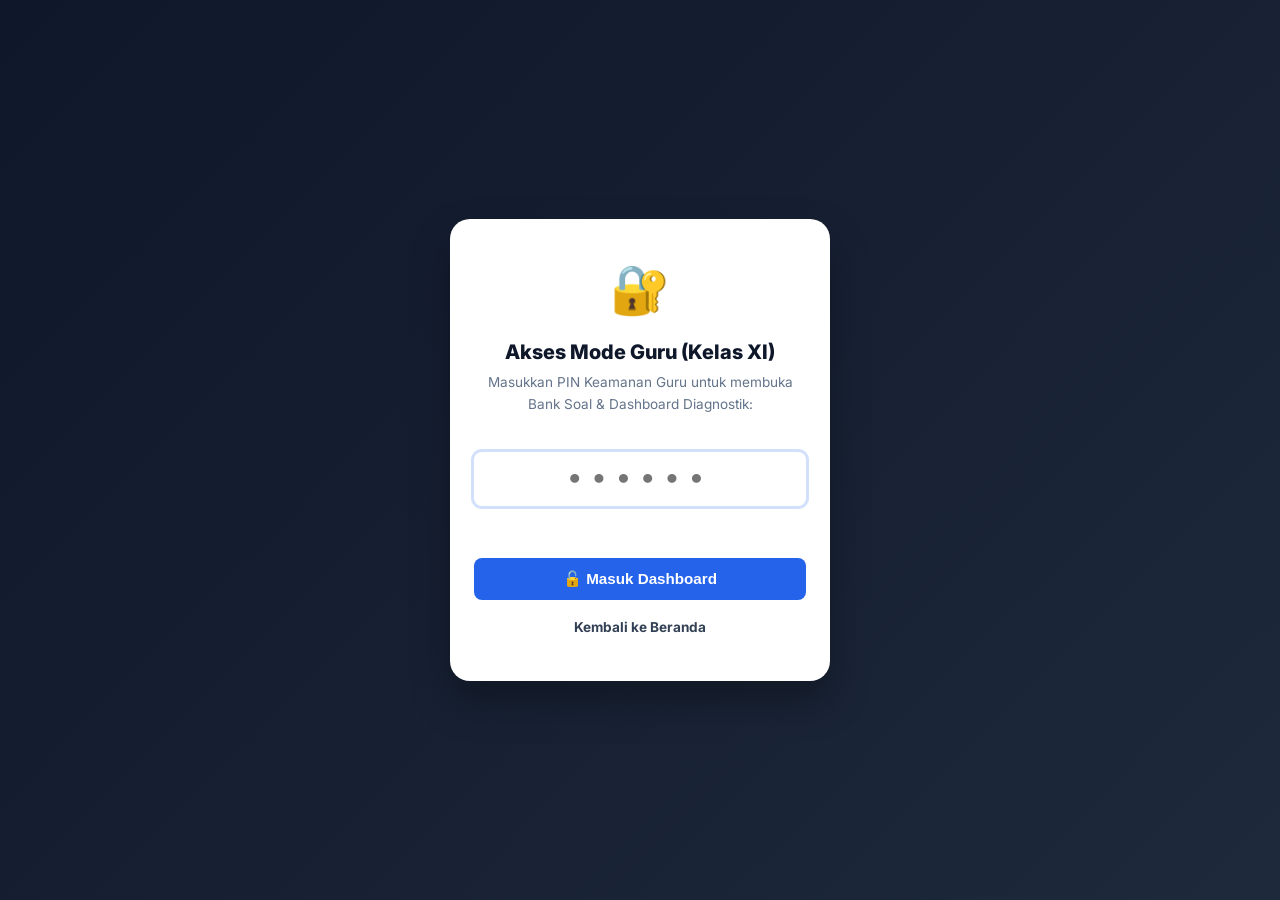
==== teacher.html @ de536916 "Deploy teacher.html - PSTS XI English Wajib" ====
<!DOCTYPE html>
<html lang="id">
<head>
    <meta charset="UTF-8">
    <meta name="viewport" content="width=device-width, initial-scale=1.0">
    <title>MODE GURU - PSTS Bahasa Inggris Wajib Kelas XI</title>
    <link rel="preconnect" href="https://fonts.googleapis.com">
    <link rel="preconnect" href="https://fonts.gstatic.com" crossorigin>
    <link href="https://fonts.googleapis.com/css2?family=Inter:wght@400;500;600;700;800&family=Merriweather:ital,wght@0,400;0,700;1,400&display=swap" rel="stylesheet">
    <link rel="stylesheet" href="style.css">
    <style>
        .filter-bar {
            display: flex;
            align-items: center;
            gap: 0.75rem;
            flex-wrap: wrap;
            margin-bottom: 1.25rem;
            background: var(--white);
            padding: 1rem;
            border-radius: var(--radius-md);
            border: 1px solid var(--slate-200);
        }
        .correct-opt {
            background: #dcfce7 !important;
            border-color: #16a34a !important;
            font-weight: 700;
        }
        .correct-opt-badge {
            background: #16a34a;
            color: #fff;
            padding: 0.15rem 0.45rem;
            border-radius: 4px;
            font-size: 0.75rem;
            margin-left: 0.5rem;
        }
        .explanation-box {
            background: #f8fafc;
            border-left: 4px solid #3b82f6;
            padding: 0.85rem 1.1rem;
            border-radius: 6px;
            font-size: 0.88rem;
            color: #334155;
            margin-top: 0.75rem;
        }
    </style>
</head>
<body>

    <!-- PIN SECURITY GATE SCREEN -->
    <div id="pin-security-overlay" class="pin-lock-overlay">
        <div class="pin-card">
            <div class="pin-icon">🔐</div>
            <h2 style="font-size: 1.25rem; font-weight: 800; color: #0f172a; margin-bottom: 0.25rem;">
                Akses Mode Guru (Kelas XI)
            </h2>
            <p style="font-size: 0.85rem; color: #64748b; margin-bottom: 1rem;">
                Masukkan PIN Keamanan Guru untuk membuka Bank Soal & Dashboard Diagnostik:
            </p>

            <form onsubmit="verifyTeacherPIN(event)">
                <input type="password" id="input-teacher-pin" class="pin-input" maxlength="10" placeholder="••••••" autofocus required>
                <div id="pin-error-msg" style="color: #ef4444; font-size: 0.82rem; font-weight: 700; min-height: 20px; margin-bottom: 0.75rem;"></div>
                
                <button type="submit" class="btn btn-primary" style="width: 100%; padding: 0.75rem; font-size: 0.95rem; margin-bottom: 0.5rem;">
                    🔓 Masuk Dashboard
                </button>
                <a href="index.html" class="btn btn-outline" style="width: 100%; padding: 0.6rem; font-size: 0.85rem;">
                    Kembali ke Beranda
                </a>
            </form>
        </div>
    </div>

    <!-- MAIN TEACHER CONTENT (HIDDEN UNTIL UNLOCKED) -->
    <div id="teacher-main-app" style="display: none;">

        <!-- Header -->
        <header class="app-header">
            <div class="header-container">
                <div class="brand-section">
                    <div class="brand-icon">👨‍🏫</div>
                    <div class="brand-title">
                        <h1>MODE GURU • PSTS XI B. INGGRIS WAJIB</h1>
                        <p>SMA PLUS PGRI CIBINONG — Permanent Realtime Database</p>
                    </div>
                </div>

                <div class="header-controls">
                    <div class="live-badge" title="Tersambung ke Cloud Realtime Database Permanen">
                        <span class="live-dot"></span>
                        <span id="live-status-text">PERMANENT CLOUD LIVE</span>
                    </div>
                    <button onclick="lockTeacherMode()" class="btn btn-outline" style="color: #fff; border-color: rgba(255,255,255,0.4); padding: 0.35rem 0.75rem; font-size: 0.78rem;">
                        🔒 Kunci
                    </button>
                </div>
            </div>
        </header>

        <div class="main-wrapper">

            <!-- 3 MAIN TABS FOR TEACHER -->
            <div class="tab-nav">
                <button class="tab-btn active" id="tab-teacher-btn-q" onclick="switchTeacherTab('questions')">
                    📋 QUESTIONS (25)
                    <span class="tab-badge">25 Butir</span>
                </button>
                <button class="tab-btn" id="tab-teacher-btn-ref" onclick="switchTeacherTab('reflections')">
                    💭 REFLECTIONS (3 QUESTIONS)
                    <span class="tab-badge" id="teacher-ref-badge">Respon Siswa</span>
                </button>
                <button class="tab-btn" id="tab-teacher-btn-res" onclick="switchTeacherTab('results')">
                    📊 RESULT / ANALYSIS
                    <span class="tab-badge" id="teacher-sub-count-badge">0 Data</span>
                </button>
            </div>

            <!-- TAB 1: QUESTIONS (25) -->
            <section id="tab-teacher-questions" class="tab-content active">
                <div class="card">
                    <div class="card-header">
                        <h2 class="card-title">📚 Bank 25 Butir Soal PSTS Bahasa Inggris Wajib Kelas XI</h2>
                        <span class="badge-tag badge-easy">Kunci Jawaban & Pembahasan Pedagogi</span>
                    </div>
                    <p style="color: var(--slate-600); margin-bottom: 1.5rem; font-size: 0.92rem;">
                        Materi: Expressing Opinion, Asking/Giving Opinion, Agreement/Disagreement, Digital Health Literacy, Digital Security & Antivirus Protection, and Subject Questions ("Who").
                    </p>

                    <div id="teacher-questions-list">
                        <!-- Dynamic rendering of 25 questions with keys and explanations -->
                    </div>
                </div>
            </section>

            <!-- TAB 2: REFLECTIONS (3 QUESTIONS) -->
            <section id="tab-teacher-reflections" class="tab-content">
                <div class="card">
                    <div class="card-header">
                        <h2 class="card-title">💭 3 Pertanyaan Refleksi Siswa Kelas XI</h2>
                    </div>
                    <div style="display: grid; grid-template-columns: repeat(auto-fit, minmax(300px, 1fr)); gap: 1rem;">
                        <div class="reflection-box" style="margin-bottom:0;">
                            <div class="ref-title">Refleksi 1: Opini & Literasi Digital</div>
                            <div class="ref-q">Pemahaman menyampaikan pendapat secara santun serta konsep literasi kesehatan digital dan keamanan sistem.</div>
                        </div>
                        <div class="reflection-box" style="margin-bottom:0;">
                            <div class="ref-title">Refleksi 2: Kendala Belajar & Strategi HOTS</div>
                            <div class="ref-q">Soal/wacana yang paling menantang (ide pokok, inferensi tersirat, analisis kredibilitas, Subject Question) dan solusinya.</div>
                        </div>
                        <div class="reflection-box" style="margin-bottom:0;">
                            <div class="ref-title">Refleksi 3: Penerapan Sikap Kritis Sehari-hari</div>
                            <div class="ref-q">Langkah praktis menerapkan sikap kritis saat memilah info di internet dan menjaga keamanan perangkat digital.</div>
                        </div>
                    </div>
                </div>

                <div class="card">
                    <div class="card-header">
                        <h2 class="card-title">📝 Rekap Respon Refleksi Siswa (Real-Time Feed)</h2>
                        <div style="display: flex; gap: 0.5rem; align-items: center;">
                            <select id="filter-ref-class" class="form-select" style="width: auto; padding: 0.4rem 0.8rem; font-size: 0.88rem;" onchange="renderReflectionsFeed()">
                                <option value="ALL">Semua Kelas (12 Kelas)</option>
                                <option value="XI INT 1">XI INT 1</option>
                                <option value="XI INT 2">XI INT 2</option>
                                <option value="XI INT 3">XI INT 3</option>
                                <option value="XI INT 4">XI INT 4</option>
                                <option value="XI REGULER 1">XI REGULER 1</option>
                                <option value="XI REGULER 2">XI REGULER 2</option>
                                <option value="XI REGULER 3">XI REGULER 3</option>
                                <option value="XI REGULER 4">XI REGULER 4</option>
                                <option value="XI REGULER 5">XI REGULER 5</option>
                                <option value="XI REGULER 6">XI REGULER 6</option>
                                <option value="XI REGULER 7">XI REGULER 7</option>
                                <option value="XI REGULER 8">XI REGULER 8</option>
                            </select>
                        </div>
                    </div>

                    <div id="reflections-feed-container">
                        <!-- Reflection cards per student -->
                    </div>
                </div>
            </section>

            <!-- TAB 3: RESULT / ANALYSIS -->
            <section id="tab-teacher-results" class="tab-content">

                <!-- Summary Stats -->
                <div class="stats-grid">
                    <div class="stat-card">
                        <div class="stat-icon stat-blue">👥</div>
                        <div>
                            <div class="stat-val" id="stat-total-students">0</div>
                            <div class="stat-label">Total Siswa Masuk</div>
                        </div>
                    </div>
                    <div class="stat-card">
                        <div class="stat-icon stat-green">🎯</div>
                        <div>
                            <div class="stat-val" id="stat-class-avg">0</div>
                            <div class="stat-label">Rata-Rata Nilai</div>
                        </div>
                    </div>
                    <div class="stat-card">
                        <div class="stat-icon stat-purple">🏆</div>
                        <div>
                            <div class="stat-val" id="stat-highest-score">0</div>
                            <div class="stat-label">Nilai Tertinggi</div>
                        </div>
                    </div>
                    <div class="stat-card">
                        <div class="stat-icon stat-amber">📉</div>
                        <div>
                            <div class="stat-val" id="stat-lowest-score">0</div>
                            <div class="stat-label">Nilai Terendah</div>
                        </div>
                    </div>
                </div>

                <!-- ITEM ANALYSIS MATRIX (ANALISIS BUTIR SOAL 1-25) -->
                <div class="card">
                    <div class="card-header">
                        <div>
                            <h2 class="card-title">📊 Analisis Butir Soal (Item-by-Item Analysis 1–25)</h2>
                            <p style="font-size: 0.85rem; color: var(--slate-500); margin-top: 0.2rem;">
                                Monitoring persentase jawaban benar/salah siswa per nomor soal untuk menentukan materi remedial teaching.
                            </p>
                        </div>
                        <div style="display: flex; gap: 0.5rem; flex-wrap: wrap;">
                            <button class="btn btn-primary" style="padding: 0.5rem 1rem; font-size: 0.85rem;" onclick="exportItemAnalysisCSV()">
                                📥 Ekspor Analisis Butir Soal (CSV)
                            </button>
                        </div>
                    </div>

                    <div class="item-table-wrapper">
                        <table class="data-table" id="table-item-analysis">
                            <thead>
                                <tr>
                                    <th style="width: 50px; text-align: center;">No</th>
                                    <th>Indikator Kompetensi / Skill</th>
                                    <th style="width: 80px; text-align: center;">Level</th>
                                    <th style="width: 65px; text-align: center;">Kunci</th>
                                    <th style="width: 85px; text-align: center;">Benar (✓)</th>
                                    <th style="width: 85px; text-align: center;">Salah (✗)</th>
                                    <th style="width: 100px; text-align: center;">% Tuntas</th>
                                    <th class="bar-cell">Distribusi Ketuntasan</th>
                                    <th style="width: 90px; text-align: center;">Kategori</th>
                                </tr>
                            </thead>
                            <tbody id="tbody-item-analysis">
                                <!-- Injected dynamically -->
                            </tbody>
                        </table>
                    </div>
                </div>

                <!-- STUDENT ROSTER -->
                <div class="card">
                    <div class="card-header">
                        <h2 class="card-title">📋 Rekapitulasi Nilai Siswa (Student Roster)</h2>
                        <div style="display: flex; gap: 0.5rem; flex-wrap: wrap;">
                            <button class="btn btn-success" style="padding: 0.5rem 1rem; font-size: 0.85rem;" onclick="exportScoresCSV()">
                                📥 Ekspor Rekap Nilai (CSV)
                            </button>
                            <button class="btn btn-outline" style="padding: 0.5rem 0.85rem; font-size: 0.85rem;" onclick="refreshDashboardData()">
                                🔄 Refresh
                            </button>
                        </div>
                    </div>

                    <!-- Filter & Search Bar -->
                    <div class="filter-bar">
                        <div style="flex: 1; min-width: 200px;">
                            <label class="form-label" style="font-size: 0.8rem; margin-bottom: 0.2rem;">Filter Kelas:</label>
                            <select id="filter-class" class="form-select" style="padding: 0.45rem 0.75rem;" onchange="applyFilters()">
                                <option value="ALL">Semua Kelas (12 Kelas)</option>
                                <option value="XI INT 1">XI INT 1</option>
                                <option value="XI INT 2">XI INT 2</option>
                                <option value="XI INT 3">XI INT 3</option>
                                <option value="XI INT 4">XI INT 4</option>
                                <option value="XI REGULER 1">XI REGULER 1</option>
                                <option value="XI REGULER 2">XI REGULER 2</option>
                                <option value="XI REGULER 3">XI REGULER 3</option>
                                <option value="XI REGULER 4">XI REGULER 4</option>
                                <option value="XI REGULER 5">XI REGULER 5</option>
                                <option value="XI REGULER 6">XI REGULER 6</option>
                                <option value="XI REGULER 7">XI REGULER 7</option>
                                <option value="XI REGULER 8">XI REGULER 8</option>
                            </select>
                        </div>

                        <div style="flex: 1.5; min-width: 220px;">
                            <label class="form-label" style="font-size: 0.8rem; margin-bottom: 0.2rem;">Cari Siswa:</label>
                            <input type="text" id="search-student" class="form-control" style="padding: 0.45rem 0.75rem;" placeholder="Ketik nama siswa..." oninput="applyFilters()">
                        </div>
                    </div>

                    <!-- Student Table -->
                    <div class="item-table-wrapper">
                        <table class="data-table">
                            <thead>
                                <tr>
                                    <th style="width: 50px; text-align: center;">No</th>
                                    <th>Nama Siswa</th>
                                    <th style="width: 110px;">Kelas</th>
                                    <th style="width: 80px; text-align: center;">Nilai</th>
                                    <th style="width: 100px; text-align: center;">Benar / 25</th>
                                    <th style="width: 95px; text-align: center;">Waktu</th>
                                    <th style="width: 120px; text-align: center;">Aksi</th>
                                </tr>
                            </thead>
                            <tbody id="tbody-student-roster">
                                <!-- Injected dynamically -->
                            </tbody>
                        </table>
                    </div>
                </div>

            </section>

        </div>

    </div>

    <!-- MODAL DETAIL DIAGNOSA SISWA -->
    <div id="modal-diagnostics" class="modal-backdrop">
        <div class="modal-content">
            <button class="modal-close" onclick="closeDiagnosticModal()">&times;</button>
            <h2 style="font-size: 1.25rem; font-weight: 800; color: var(--slate-800); margin-bottom: 0.25rem;" id="diag-student-name">
                Nama Siswa
            </h2>
            <p style="font-size: 0.85rem; color: var(--slate-500); margin-bottom: 1.25rem;">
                Kelas: <strong id="diag-student-class">-</strong> • Nilai: <strong id="diag-student-score" style="color: var(--primary);">-</strong>
            </p>

            <h3 style="font-size: 0.95rem; font-weight: 700; color: var(--slate-800); margin-bottom: 0.5rem;">
                🔍 Rincian Jawaban Soal (1–25)
            </h3>
            <div class="item-table-wrapper" style="margin-bottom: 1.25rem; max-height: 250px;">
                <table class="data-table" style="font-size: 0.85rem;">
                    <thead>
                        <tr>
                            <th style="width: 45px; text-align: center;">No</th>
                            <th>Indikator</th>
                            <th style="width: 70px; text-align: center;">Jawaban</th>
                            <th style="width: 70px; text-align: center;">Kunci</th>
                            <th style="width: 75px; text-align: center;">Hasil</th>
                        </tr>
                    </thead>
                    <tbody id="diag-item-tbody">
                        <!-- Dynamic items -->
                    </tbody>
                </table>
            </div>

            <h3 style="font-size: 0.95rem; font-weight: 700; color: var(--slate-800); margin-bottom: 0.5rem;">
                💭 Respon Refleksi Siswa
            </h3>
            <div id="diag-reflections-container">
                <!-- Injected dynamic reflections -->
            </div>
        </div>
    </div>

    <!-- SCRIPTS -->
    <script src="data.js"></script>
    <script src="sync.js"></script>
    <script>
        const CORRECT_PIN = "311099";
        let allSubmissions = [];
        let filteredSubmissions = [];

        function checkTeacherAuth() {
            const isAuth = sessionStorage.getItem("TEACHER_AUTH_TOKEN_XI");
            if (isAuth === "LOGGED_IN") {
                document.getElementById('pin-security-overlay').style.display = 'none';
                document.getElementById('teacher-main-app').style.display = 'block';
                initTeacherDashboard();
            } else {
                document.getElementById('pin-security-overlay').style.display = 'flex';
                document.getElementById('teacher-main-app').style.display = 'none';
            }
        }

        function verifyTeacherPIN(e) {
            e.preventDefault();
            const inputPin = document.getElementById('input-teacher-pin').value.trim();
            const errorMsg = document.getElementById('pin-error-msg');

            if (inputPin === CORRECT_PIN) {
                sessionStorage.setItem("TEACHER_AUTH_TOKEN_XI", "LOGGED_IN");
                document.getElementById('pin-security-overlay').style.display = 'none';
                document.getElementById('teacher-main-app').style.display = 'block';
                initTeacherDashboard();
            } else {
                errorMsg.innerText = "❌ PIN salah! Silakan coba lagi.";
                document.getElementById('input-teacher-pin').value = '';
                document.getElementById('input-teacher-pin').focus();
            }
        }

        function lockTeacherMode() {
            sessionStorage.removeItem("TEACHER_AUTH_TOKEN_XI");
            checkTeacherAuth();
        }

        function initTeacherDashboard() {
            renderTeacherQuestions();
            refreshDashboardData();

            syncEngine.onNewData((newSub) => {
                refreshDashboardData();
            });

            syncEngine.subscribeCloudRealtime((updatedList) => {
                allSubmissions = updatedList;
                applyFilters();
            });

            setInterval(() => {
                refreshDashboardData(true);
            }, 10000);
        }

        function switchTeacherTab(tab) {
            document.querySelectorAll('.tab-btn').forEach(b => b.classList.remove('active'));
            document.querySelectorAll('.tab-content').forEach(c => c.classList.remove('active'));

            if (tab === 'questions') {
                document.getElementById('tab-teacher-btn-q').classList.add('active');
                document.getElementById('tab-teacher-questions').classList.add('active');
            } else if (tab === 'reflections') {
                document.getElementById('tab-teacher-btn-ref').classList.add('active');
                document.getElementById('tab-teacher-reflections').classList.add('active');
                renderReflectionsFeed();
            } else if (tab === 'results') {
                document.getElementById('tab-teacher-btn-res').classList.add('active');
                document.getElementById('tab-teacher-results').classList.add('active');
                renderResultsAnalysis();
            }
        }

        async function refreshDashboardData(silent = false) {
            if (!silent) {
                const el = document.getElementById('live-status-text');
                if (el) el.innerText = "SYNCING...";
            }
            allSubmissions = await syncEngine.getAllSubmissions();
            const el = document.getElementById('live-status-text');
            if (el) el.innerText = "PERMANENT CLOUD LIVE";
            document.getElementById('teacher-sub-count-badge').innerText = `${allSubmissions.length} Data`;
            applyFilters();
        }

        function applyFilters() {
            const classFilter = document.getElementById('filter-class') ? document.getElementById('filter-class').value : 'ALL';
            const searchKeyword = document.getElementById('search-student') ? document.getElementById('search-student').value.toLowerCase().trim() : '';

            filteredSubmissions = allSubmissions.filter(sub => {
                const matchClass = classFilter === 'ALL' || sub.studentClass === classFilter;
                const matchSearch = !searchKeyword || sub.name.toLowerCase().includes(searchKeyword);
                return matchClass && matchSearch;
            });

            renderResultsAnalysis();
            renderReflectionsFeed();
        }

        function renderTeacherQuestions() {
            const container = document.getElementById('teacher-questions-list');
            container.innerHTML = '';

            QUESTIONS_DATA.forEach(q => {
                const card = document.createElement('div');
                card.className = 'card';
                card.style.marginBottom = '1.25rem';
                card.style.borderLeft = '4px solid var(--primary)';

                let passageInfo = '';
                if (q.passageId && PASSAGES[q.passageId]) {
                    passageInfo = `<div style="font-size:0.8rem; font-weight:700; color:var(--secondary); margin-bottom:0.5rem;">📖 Wacana: ${PASSAGES[q.passageId].title} (${PASSAGES[q.passageId].category})</div>`;
                }

                let optionsHtml = '<div style="display:grid; grid-template-columns: repeat(auto-fit, minmax(260px, 1fr)); gap:0.5rem; margin: 0.75rem 0;">';
                ['A', 'B', 'C', 'D', 'E'].forEach(opt => {
                    if (q.options[opt]) {
                        const isCorrect = opt === q.correctAnswer;
                        optionsHtml += `
                            <div class="option-item ${isCorrect ? 'correct-opt' : ''}" style="cursor:default; padding: 0.55rem 0.8rem;">
                                <span class="option-key" style="${isCorrect ? 'background: #16a34a; border-color: #16a34a; color: #fff;' : ''}">${opt}</span>
                                <span class="option-label">${q.options[opt]} ${isCorrect ? '<span class="correct-opt-badge">KUNCI</span>' : ''}</span>
                            </div>
                        `;
                    }
                });
                optionsHtml += '</div>';

                card.innerHTML = `
                    <div style="display: flex; justify-content: space-between; align-items: center; margin-bottom: 0.5rem;">
                        <span class="q-badge">Soal #${q.id}</span>
                        <span class="badge-tag ${q.level === 'HOTS' ? 'badge-hard' : q.level === 'MOTS' ? 'badge-medium' : 'badge-easy'}">${q.level} • ${q.skill}</span>
                    </div>
                    ${passageInfo}
                    <div style="font-weight: 600; font-size: 0.98rem; color: var(--slate-800); white-space: pre-line;">${q.question}</div>
                    ${optionsHtml}
                    <div class="explanation-box">
                        <strong>💡 Pembahasan & Analisis Pedagogi:</strong> ${q.explanation}
                    </div>
                `;

                container.appendChild(card);
            });
        }

        function renderReflectionsFeed() {
            const container = document.getElementById('reflections-feed-container');
            const refClassFilter = document.getElementById('filter-ref-class') ? document.getElementById('filter-ref-class').value : 'ALL';
            
            const list = allSubmissions.filter(sub => refClassFilter === 'ALL' || sub.studentClass === refClassFilter);
            
            if (list.length === 0) {
                container.innerHTML = `<div style="text-align:center; padding: 2rem; color: var(--slate-400);">Belum ada respon refleksi dari siswa kelas XI untuk filter yang dipilih.</div>`;
                return;
            }

            container.innerHTML = '';
            list.forEach(sub => {
                const card = document.createElement('div');
                card.className = 'card';
                card.style.marginBottom = '1rem';
                card.style.background = 'var(--slate-50)';

                const r1 = sub.reflections && sub.reflections.ref1 ? sub.reflections.ref1 : '<em>(Tidak diisi)</em>';
                const r2 = sub.reflections && sub.reflections.ref2 ? sub.reflections.ref2 : '<em>(Tidak diisi)</em>';
                const r3 = sub.reflections && sub.reflections.ref3 ? sub.reflections.ref3 : '<em>(Tidak diisi)</em>';

                card.innerHTML = `
                    <div style="display:flex; justify-content:space-between; align-items:center; border-bottom:1px solid var(--slate-200); padding-bottom:0.4rem; margin-bottom:0.6rem;">
                        <div>
                            <strong style="color:var(--slate-800); font-size:0.95rem;">${sub.name}</strong>
                            <span class="badge-tag badge-easy" style="margin-left:0.4rem;">${sub.studentClass}</span>
                        </div>
                        <span style="font-size:0.75rem; color:var(--slate-500);">${new Date(sub.timestamp).toLocaleString('id-ID')}</span>
                    </div>

                    <div style="display:grid; grid-template-columns: repeat(auto-fit, minmax(260px, 1fr)); gap:0.75rem;">
                        <div style="background:#fff; padding:0.75rem; border-radius:8px; border:1px solid var(--slate-200);">
                            <div style="font-size:0.75rem; font-weight:700; color:var(--primary); margin-bottom:0.25rem;">1. PEMAHAMAN MATERI</div>
                            <div style="font-size:0.85rem; color:var(--slate-700);">${r1}</div>
                        </div>
                        <div style="background:#fff; padding:0.75rem; border-radius:8px; border:1px solid var(--slate-200);">
                            <div style="font-size:0.75rem; font-weight:700; color:var(--accent); margin-bottom:0.25rem;">2. KENDALA & STRATEGI HOTS</div>
                            <div style="font-size:0.85rem; color:var(--slate-700);">${r2}</div>
                        </div>
                        <div style="background:#fff; padding:0.75rem; border-radius:8px; border:1px solid var(--slate-200);">
                            <div style="font-size:0.75rem; font-weight:700; color:var(--secondary); margin-bottom:0.25rem;">3. PENERAPAN SIKAP KRITIS</div>
                            <div style="font-size:0.85rem; color:var(--slate-700);">${r3}</div>
                        </div>
                    </div>
                `;
                container.appendChild(card);
            });
        }

        function renderResultsAnalysis() {
            const count = filteredSubmissions.length;
            document.getElementById('stat-total-students').innerText = count;

            if (count === 0) {
                document.getElementById('stat-class-avg').innerText = "0";
                document.getElementById('stat-highest-score').innerText = "0";
                document.getElementById('stat-lowest-score').innerText = "0";
                document.getElementById('tbody-item-analysis').innerHTML = `<tr><td colspan="9" style="text-align:center; padding: 2rem; color: var(--slate-400);">Belum ada data siswa yang masuk.</td></tr>`;
                document.getElementById('tbody-student-roster').innerHTML = `<tr><td colspan="7" style="text-align:center; padding: 2rem; color: var(--slate-400);">Belum ada data nilai.</td></tr>`;
                return;
            }

            const scores = filteredSubmissions.map(s => s.score);
            const sum = scores.reduce((a, b) => a + b, 0);
            const avg = Math.round(sum / count);
            const highest = Math.max(...scores);
            const lowest = Math.min(...scores);

            document.getElementById('stat-class-avg').innerText = avg;
            document.getElementById('stat-highest-score').innerText = highest;
            document.getElementById('stat-lowest-score').innerText = lowest;

            renderItemAnalysisTable();
            renderStudentRosterTable();
        }

        function renderItemAnalysisTable() {
            const tbody = document.getElementById('tbody-item-analysis');
            tbody.innerHTML = '';
            const totalStudents = filteredSubmissions.length;

            QUESTIONS_DATA.forEach(q => {
                let correctCount = 0;
                let wrongCount = 0;

                filteredSubmissions.forEach(sub => {
                    const studentAns = sub.answers ? sub.answers[q.id] : null;
                    if (studentAns === q.correctAnswer) {
                        correctCount++;
                    } else {
                        wrongCount++;
                    }
                });

                const pctCorrect = totalStudents > 0 ? Math.round((correctCount / totalStudents) * 100) : 0;
                let difficultyBadge = '<span class="badge-tag badge-easy">Mudah</span>';
                if (pctCorrect < 50) {
                    difficultyBadge = '<span class="badge-tag badge-hard">Sukar</span>';
                } else if (pctCorrect < 75) {
                    difficultyBadge = '<span class="badge-tag badge-medium">Sedang</span>';
                }

                const tr = document.createElement('tr');
                tr.innerHTML = `
                    <td style="text-align:center; font-weight:800;">${q.id}</td>
                    <td><strong>${q.skill}</strong></td>
                    <td style="text-align:center;"><span class="badge-tag ${q.level === 'HOTS' ? 'badge-hard' : q.level === 'MOTS' ? 'badge-medium' : 'badge-easy'}">${q.level}</span></td>
                    <td style="text-align:center;"><span class="badge-tag badge-correct">${q.correctAnswer}</span></td>
                    <td style="text-align:center; font-weight:700; color:#059669;">${correctCount}</td>
                    <td style="text-align:center; font-weight:700; color:#dc2626;">${wrongCount}</td>
                    <td style="text-align:center; font-weight:800;">${pctCorrect}%</td>
                    <td class="bar-cell">
                        <div class="progress-track">
                            <div class="progress-fill" style="width: ${pctCorrect}%; background: ${pctCorrect < 50 ? '#ef4444' : pctCorrect < 75 ? '#f59e0b' : '#10b981'};"></div>
                        </div>
                    </td>
                    <td style="text-align:center;">${difficultyBadge}</td>
                `;
                tbody.appendChild(tr);
            });
        }

        function renderStudentRosterTable() {
            const tbody = document.getElementById('tbody-student-roster');
            tbody.innerHTML = '';

            filteredSubmissions.forEach((sub, idx) => {
                const tr = document.createElement('tr');
                const scoreColor = sub.score >= 75 ? '#166534' : '#991b1b';
                const scoreBg = sub.score >= 75 ? '#dcfce7' : '#fee2e2';

                tr.innerHTML = `
                    <td style="text-align:center; font-weight:700;">${idx + 1}</td>
                    <td style="font-weight:700; color:var(--slate-800);">${sub.name}</td>
                    <td><span class="badge-tag badge-easy">${sub.studentClass}</span></td>
                    <td style="text-align:center;">
                        <span class="badge-tag" style="background:${scoreBg}; color:${scoreColor}; font-size:0.92rem; font-weight:800;">
                            ${sub.score}
                        </span>
                    </td>
                    <td style="text-align:center; font-weight:700;">${sub.correctCount} / 25</td>
                    <td style="text-align:center; font-size:0.8rem; color:var(--slate-600);">${sub.timeSpent || '-'}</td>
                    <td style="text-align:center;">
                        <button class="btn btn-outline" style="padding:0.3rem 0.65rem; font-size:0.78rem;" onclick="openDiagnosticModal('${sub.id}')">
                            🔍 Diagnosa
                        </button>
                    </td>
                `;
                tbody.appendChild(tr);
            });
        }

        function openDiagnosticModal(subId) {
            const sub = allSubmissions.find(s => s.id === subId);
            if (!sub) return;

            document.getElementById('diag-student-name').innerText = sub.name;
            document.getElementById('diag-student-class').innerText = sub.studentClass;
            document.getElementById('diag-student-score').innerText = `${sub.score} (${sub.correctCount}/25 Benar)`;

            const itemTbody = document.getElementById('diag-item-tbody');
            itemTbody.innerHTML = '';

            QUESTIONS_DATA.forEach(q => {
                const studentAns = sub.answers ? (sub.answers[q.id] || '-') : '-';
                const isCorrect = studentAns === q.correctAnswer;

                const tr = document.createElement('tr');
                tr.innerHTML = `
                    <td style="text-align:center; font-weight:700;">#${q.id}</td>
                    <td>${q.skill}</td>
                    <td style="text-align:center; font-weight:700;">${studentAns}</td>
                    <td style="text-align:center; font-weight:700; color:var(--primary);">${q.correctAnswer}</td>
                    <td style="text-align:center;">
                        <span class="badge-tag ${isCorrect ? 'badge-correct' : 'badge-wrong'}">
                            ${isCorrect ? 'BENAR ✓' : 'SALAH ✗'}
                        </span>
                    </td>
                `;
                itemTbody.appendChild(tr);
            });

            const refContainer = document.getElementById('diag-reflections-container');
            const r1 = sub.reflections && sub.reflections.ref1 ? sub.reflections.ref1 : '<em>(Tidak ada respon)</em>';
            const r2 = sub.reflections && sub.reflections.ref2 ? sub.reflections.ref2 : '<em>(Tidak ada respon)</em>';
            const r3 = sub.reflections && sub.reflections.ref3 ? sub.reflections.ref3 : '<em>(Tidak ada respon)</em>';

            refContainer.innerHTML = `
                <div style="background:var(--slate-50); border-radius:8px; padding:0.75rem; margin-bottom:0.5rem; border:1px solid var(--slate-200);">
                    <div style="font-weight:700; font-size:0.8rem; color:var(--primary);">1. Pemahaman Opini & Literasi Digital:</div>
                    <div style="font-size:0.85rem; color:var(--slate-700); margin-top:0.2rem;">${r1}</div>
                </div>
                <div style="background:var(--slate-50); border-radius:8px; padding:0.75rem; margin-bottom:0.5rem; border:1px solid var(--slate-200);">
                    <div style="font-weight:700; font-size:0.8rem; color:var(--accent);">2. Kendala HOTS & Solusi:</div>
                    <div style="font-size:0.85rem; color:var(--slate-700); margin-top:0.2rem;">${r2}</div>
                </div>
                <div style="background:var(--slate-50); border-radius:8px; padding:0.75rem; border:1px solid var(--slate-200);">
                    <div style="font-weight:700; font-size:0.8rem; color:var(--secondary);">3. Penerapan Sikap Kritis:</div>
                    <div style="font-size:0.85rem; color:var(--slate-700); margin-top:0.2rem;">${r3}</div>
                </div>
            `;

            document.getElementById('modal-diagnostics').classList.add('open');
        }

        function closeDiagnosticModal() {
            document.getElementById('modal-diagnostics').classList.remove('open');
        }

        function exportScoresCSV() {
            if (filteredSubmissions.length === 0) {
                alert("Tidak ada data untuk diekspor.");
                return;
            }

            let csvContent = "data:text/csv;charset=utf-8,";
            csvContent += "No,Nama Siswa,Kelas,NIS/Absen,Nilai Akhir,Jumlah Benar,Total Soal,Waktu Pengerjaan,Waktu Submit\n";

            filteredSubmissions.forEach((s, idx) => {
                const row = [
                    idx + 1,
                    `"${s.name.replace(/"/g, '""')}"`,
                    `"${s.studentClass}"`,
                    `"${s.studentId || '-'}"`,
                    s.score,
                    s.correctCount,
                    25,
                    `"${s.timeSpent || '-'}"`,
                    `"${new Date(s.timestamp).toLocaleString('id-ID')}"`
                ];
                csvContent += row.join(",") + "\n";
            });

            const encodedUri = encodeURI(csvContent);
            const link = document.createElement("a");
            link.setAttribute("href", encodedUri);
            link.setAttribute("download", `Rekap_Nilai_PSTS_XI_${new Date().toISOString().slice(0,10)}.csv`);
            document.body.appendChild(link);
            link.click();
            document.body.removeChild(link);
        }

        function exportItemAnalysisCSV() {
            if (filteredSubmissions.length === 0) {
                alert("Tidak ada data untuk diekspor.");
                return;
            }

            let csvContent = "data:text/csv;charset=utf-8,";
            csvContent += "Nomor Soal,Indikator Skill,Tingkat Kognitif,Kunci Jawaban,Jumlah Benar,Jumlah Salah,Persentase Ketuntasan (%)\n";

            const totalStudents = filteredSubmissions.length;

            QUESTIONS_DATA.forEach(q => {
                let correct = 0;
                let wrong = 0;
                filteredSubmissions.forEach(sub => {
                    if (sub.answers && sub.answers[q.id] === q.correctAnswer) {
                        correct++;
                    } else {
                        wrong++;
                    }
                });
                const pct = totalStudents > 0 ? Math.round((correct / totalStudents) * 100) : 0;
                const row = [
                    q.id,
                    `"${q.skill.replace(/"/g, '""')}"`,
                    q.level,
                    q.correctAnswer,
                    correct,
                    wrong,
                    `${pct}%`
                ];
                csvContent += row.join(",") + "\n";
            });

            const encodedUri = encodeURI(csvContent);
            const link = document.createElement("a");
            link.setAttribute("href", encodedUri);
            link.setAttribute("download", `Analisis_Butir_Soal_PSTS_XI_${new Date().toISOString().slice(0,10)}.csv`);
            document.body.appendChild(link);
            link.click();
            document.body.removeChild(link);
        }

        window.addEventListener('DOMContentLoaded', checkTeacherAuth);
    </script>
</body>
</html>
---- style.css ----
/* ===================================================
   PSTS XI BAHASA INGGRIS WAJIB - MOBILE-FIRST STYLES
   SMA PLUS PGRI CIBINONG
   =================================================== */

:root {
    --primary: #2563eb;
    --primary-hover: #1d4ed8;
    --primary-light: #eff6ff;
    --secondary: #0d9488;
    --secondary-light: #f0fdfa;
    --accent: #f59e0b;
    --success: #10b981;
    --danger: #ef4444;
    --dark: #0f172a;
    --slate-800: #1e293b;
    --slate-700: #334155;
    --slate-600: #475569;
    --slate-400: #94a3b8;
    --slate-200: #e2e8f0;
    --slate-100: #f1f5f9;
    --slate-50: #f8fafc;
    --white: #ffffff;
    
    --radius-sm: 8px;
    --radius-md: 14px;
    --radius-lg: 20px;
    --shadow-sm: 0 1px 3px rgba(0,0,0,0.06);
    --shadow-md: 0 4px 12px rgba(0,0,0,0.08);
    --shadow-lg: 0 10px 25px -5px rgba(0,0,0,0.1);
    --font-sans: 'Inter', -apple-system, BlinkMacSystemFont, 'Segoe UI', Roboto, sans-serif;
    --font-serif: 'Merriweather', Georgia, serif;
}

* {
    margin: 0;
    padding: 0;
    box-sizing: border-box;
}

body {
    font-family: var(--font-sans);
    background-color: #f8fafc;
    color: var(--slate-800);
    line-height: 1.6;
    -webkit-font-smoothing: antialiased;
    padding-bottom: 70px;
}

/* Header & Topbar */
.app-header {
    background: linear-gradient(135deg, #1e3a8a 0%, #2563eb 60%, #0d9488 100%);
    color: var(--white);
    padding: 0.75rem 1rem;
    box-shadow: 0 2px 10px rgba(30, 58, 138, 0.2);
    position: sticky;
    top: 0;
    z-index: 100;
}

.header-container {
    max-width: 1200px;
    margin: 0 auto;
    display: flex;
    justify-content: space-between;
    align-items: center;
    gap: 0.5rem;
}

.brand-section {
    display: flex;
    align-items: center;
    gap: 0.6rem;
}

.brand-icon {
    font-size: 1.5rem;
    background: rgba(255, 255, 255, 0.2);
    width: 38px;
    height: 38px;
    display: flex;
    align-items: center;
    justify-content: center;
    border-radius: var(--radius-sm);
    flex-shrink: 0;
}

.brand-title h1 {
    font-size: 1rem;
    font-weight: 800;
    line-height: 1.2;
}

.brand-title p {
    font-size: 0.72rem;
    opacity: 0.9;
}

.header-controls {
    display: flex;
    align-items: center;
    gap: 0.5rem;
}

/* Realtime Live Dot */
.live-badge {
    display: inline-flex;
    align-items: center;
    gap: 0.35rem;
    background: rgba(16, 185, 129, 0.2);
    color: #a7f3d0;
    border: 1px solid rgba(16, 185, 129, 0.4);
    padding: 0.25rem 0.5rem;
    border-radius: 9999px;
    font-size: 0.7rem;
    font-weight: 700;
    letter-spacing: 0.04em;
}

.live-dot {
    width: 7px;
    height: 7px;
    background-color: #10b981;
    border-radius: 50%;
    box-shadow: 0 0 6px #10b981;
    animation: pulse 1.5s infinite;
}

@keyframes pulse {
    0%, 100% { transform: scale(1); opacity: 1; }
    50% { transform: scale(1.3); opacity: 0.7; }
}

/* Timer Badge (1 Hour) */
.timer-container {
    display: flex;
    align-items: center;
    gap: 0.35rem;
    background: rgba(15, 23, 42, 0.85);
    border: 1px solid rgba(255, 255, 255, 0.25);
    padding: 0.3rem 0.65rem;
    border-radius: 8px;
    font-family: monospace;
    font-size: 1rem;
    font-weight: 800;
    color: #38bdf8;
}

.timer-container.warning { color: #facc15; border-color: #facc15; }
.timer-container.danger { color: #f87171; border-color: #f87171; animation: pulse 1s infinite; }

/* Main Wrapper */
.main-wrapper {
    max-width: 1200px;
    margin: 1rem auto;
    padding: 0 0.75rem;
}

/* Tab Navigation */
.tab-nav {
    display: flex;
    gap: 0.4rem;
    background: var(--white);
    padding: 0.35rem;
    border-radius: var(--radius-md);
    box-shadow: var(--shadow-sm);
    margin-bottom: 1rem;
}

.tab-btn {
    flex: 1;
    padding: 0.65rem 0.75rem;
    border: none;
    background: transparent;
    border-radius: var(--radius-sm);
    font-size: 0.88rem;
    font-weight: 700;
    color: var(--slate-600);
    cursor: pointer;
    display: flex;
    align-items: center;
    justify-content: center;
    gap: 0.4rem;
    transition: all 0.2s ease;
}

.tab-btn.active {
    background: var(--primary);
    color: var(--white);
    box-shadow: 0 2px 8px rgba(37, 99, 235, 0.25);
}

.tab-badge {
    background: rgba(255, 255, 255, 0.25);
    padding: 0.1rem 0.45rem;
    border-radius: 9999px;
    font-size: 0.72rem;
}

.tab-btn:not(.active) .tab-badge {
    background: var(--slate-200);
    color: var(--slate-700);
}

.tab-content { display: none; }
.tab-content.active { display: block; animation: fadeIn 0.25s ease; }

@keyframes fadeIn {
    from { opacity: 0; transform: translateY(4px); }
    to { opacity: 1; transform: translateY(0); }
}

/* Card */
.card {
    background: var(--white);
    border-radius: var(--radius-md);
    box-shadow: var(--shadow-sm);
    border: 1px solid var(--slate-200);
    padding: 1.25rem;
    margin-bottom: 1rem;
}

.card-header {
    display: flex;
    justify-content: space-between;
    align-items: center;
    border-bottom: 1px solid var(--slate-100);
    padding-bottom: 0.75rem;
    margin-bottom: 1rem;
    flex-wrap: wrap;
    gap: 0.5rem;
}

.card-title {
    font-size: 1.05rem;
    font-weight: 700;
    color: var(--slate-800);
    display: flex;
    align-items: center;
    gap: 0.4rem;
}

/* Form Controls */
.form-group { margin-bottom: 1rem; }
.form-label { display: block; font-size: 0.85rem; font-weight: 700; color: var(--slate-700); margin-bottom: 0.35rem; }
.form-control, .form-select {
    width: 100%;
    padding: 0.75rem 0.9rem;
    border: 1.5px solid var(--slate-200);
    border-radius: var(--radius-sm);
    font-family: inherit;
    font-size: 0.95rem;
    color: var(--slate-800);
    background: var(--white);
}
.form-control:focus, .form-select:focus {
    outline: none;
    border-color: var(--primary);
    box-shadow: 0 0 0 3px rgba(37, 99, 235, 0.15);
}

/* ===================================================
   MOBILE EXAM LAYOUT & PASSAGE ACCORDION
   =================================================== */

@media (min-width: 900px) {
    .exam-layout {
        display: grid;
        grid-template-columns: 1.1fr 1fr 260px;
        gap: 1.25rem;
        align-items: start;
    }

    .passage-card {
        position: sticky;
        top: 4.5rem;
        max-height: calc(100vh - 6rem);
        overflow-y: auto;
    }

    .mobile-passage-toggle {
        display: none !important;
    }

    .mobile-bottom-bar {
        display: none !important;
    }
}

@media (max-width: 899px) {
    .exam-layout {
        display: flex;
        flex-direction: column;
        gap: 0.75rem;
    }

    .palette-column {
        display: none;
    }

    .mobile-passage-toggle {
        display: flex !important;
        align-items: center;
        justify-content: space-between;
        background: #eff6ff;
        border: 1.5px solid #bfdbfe;
        color: #1e40af;
        padding: 0.75rem 1rem;
        border-radius: var(--radius-sm);
        cursor: pointer;
        font-weight: 700;
        font-size: 0.92rem;
        margin-bottom: 0.5rem;
        user-select: none;
    }

    .mobile-passage-toggle:active {
        background: #dbeafe;
    }

    .passage-card {
        border-left: 4px solid var(--primary);
        padding: 1rem;
        margin-bottom: 0.5rem;
        transition: all 0.3s ease;
    }

    .passage-card.collapsed-mobile {
        display: none;
    }

    .mobile-bottom-bar {
        position: fixed;
        bottom: 0;
        left: 0;
        right: 0;
        background: #ffffff;
        border-top: 1.5px solid #cbd5e1;
        padding: 0.6rem 0.85rem;
        display: flex;
        justify-content: space-between;
        align-items: center;
        gap: 0.5rem;
        z-index: 99;
        box-shadow: 0 -4px 15px rgba(0,0,0,0.08);
    }
}

.passage-card {
    background: #ffffff;
    border: 1px solid #cbd5e1;
    border-radius: var(--radius-md);
    padding: 1.25rem;
    box-shadow: var(--shadow-sm);
}

.passage-title {
    font-size: 1.15rem;
    font-weight: 800;
    color: #1e3a8a;
    margin-bottom: 0.2rem;
}

.passage-category {
    font-size: 0.72rem;
    text-transform: uppercase;
    letter-spacing: 0.05em;
    color: var(--secondary);
    font-weight: 700;
    margin-bottom: 0.75rem;
    display: inline-block;
}

.passage-body {
    font-family: var(--font-serif);
    font-size: 0.95rem;
    color: var(--slate-800);
    line-height: 1.75;
}

.passage-body p {
    margin-bottom: 0.85rem;
    text-align: justify;
}

.question-container {
    background: var(--white);
    border: 1px solid var(--slate-200);
    border-radius: var(--radius-md);
    padding: 1.25rem;
    box-shadow: var(--shadow-sm);
}

.q-header {
    display: flex;
    justify-content: space-between;
    align-items: center;
    margin-bottom: 0.85rem;
    padding-bottom: 0.65rem;
    border-bottom: 1px solid var(--slate-100);
}

.q-badge {
    background: var(--primary-light);
    color: var(--primary);
    font-weight: 800;
    font-size: 0.82rem;
    padding: 0.3rem 0.7rem;
    border-radius: 9999px;
}

.skill-tag {
    font-size: 0.72rem;
    font-weight: 700;
    padding: 0.2rem 0.5rem;
    border-radius: 6px;
    background: var(--slate-100);
    color: var(--slate-600);
}

.q-text {
    font-size: 1.02rem;
    font-weight: 600;
    color: var(--slate-800);
    line-height: 1.55;
    margin-bottom: 1.1rem;
    white-space: pre-line;
}

.options-list {
    display: flex;
    flex-direction: column;
    gap: 0.65rem;
}

.option-item {
    display: flex;
    align-items: center;
    gap: 0.85rem;
    padding: 0.85rem 1rem;
    border: 1.5px solid var(--slate-200);
    border-radius: var(--radius-sm);
    cursor: pointer;
    transition: all 0.15s ease;
    background: var(--slate-50);
    user-select: none;
    -webkit-tap-highlight-color: transparent;
}

.option-item:hover, .option-item:active {
    border-color: var(--primary);
    background: var(--primary-light);
}

.option-item.selected {
    border-color: var(--primary);
    background: #dbeafe;
    box-shadow: 0 0 0 2px rgba(37, 99, 235, 0.25);
}

.option-key {
    font-weight: 800;
    font-size: 0.92rem;
    width: 32px;
    height: 32px;
    border-radius: 50%;
    background: var(--white);
    border: 1.5px solid var(--slate-300);
    display: flex;
    align-items: center;
    justify-content: center;
    flex-shrink: 0;
    color: var(--slate-700);
}

.option-item.selected .option-key {
    background: var(--primary);
    border-color: var(--primary);
    color: var(--white);
}

.option-label {
    font-size: 0.95rem;
    color: var(--slate-800);
    flex: 1;
}

.palette-card {
    background: var(--white);
    border-radius: var(--radius-md);
    border: 1px solid var(--slate-200);
    padding: 1.1rem;
    position: sticky;
    top: 4.5rem;
}

.palette-grid {
    display: grid;
    grid-template-columns: repeat(5, 1fr);
    gap: 0.45rem;
    margin-top: 0.85rem;
}

.pal-btn {
    aspect-ratio: 1;
    border: 1px solid var(--slate-300);
    background: var(--slate-50);
    border-radius: 8px;
    font-weight: 700;
    font-size: 0.85rem;
    color: var(--slate-700);
    cursor: pointer;
    display: flex;
    align-items: center;
    justify-content: center;
    transition: all 0.15s ease;
}

.pal-btn.answered {
    background: #10b981;
    border-color: #059669;
    color: var(--white);
}

.pal-btn.current {
    box-shadow: 0 0 0 2px var(--primary);
    border-color: var(--primary);
    font-weight: 800;
}

.btn {
    display: inline-flex;
    align-items: center;
    justify-content: center;
    gap: 0.4rem;
    padding: 0.65rem 1.1rem;
    border-radius: var(--radius-sm);
    font-weight: 700;
    font-size: 0.88rem;
    cursor: pointer;
    border: none;
    transition: all 0.2s ease;
    text-decoration: none;
}

.btn-primary { background: var(--primary); color: var(--white); }
.btn-primary:hover { background: var(--primary-hover); }
.btn-secondary { background: var(--slate-200); color: var(--slate-700); }
.btn-success { background: var(--success); color: var(--white); }
.btn-outline { background: transparent; border: 1.5px solid var(--slate-300); color: var(--slate-700); }

.reflection-box {
    background: #f8fafc;
    border: 1px solid var(--slate-200);
    border-left: 4px solid var(--primary);
    border-radius: var(--radius-sm);
    padding: 1.1rem;
    margin-bottom: 1.25rem;
}

.ref-title { font-size: 0.95rem; font-weight: 700; color: var(--slate-800); margin-bottom: 0.35rem; }
.ref-q { font-size: 0.88rem; color: var(--slate-600); margin-bottom: 0.65rem; }
.ref-textarea {
    width: 100%;
    min-height: 90px;
    padding: 0.65rem 0.85rem;
    border: 1.5px solid var(--slate-200);
    border-radius: var(--radius-sm);
    font-family: inherit;
    font-size: 0.9rem;
}

.pin-lock-overlay {
    position: fixed;
    top: 0; left: 0; right: 0; bottom: 0;
    background: linear-gradient(135deg, #0f172a 0%, #1e293b 100%);
    display: flex;
    align-items: center;
    justify-content: center;
    z-index: 9999;
    padding: 1rem;
}

.pin-card {
    background: var(--white);
    border-radius: var(--radius-lg);
    padding: 2rem 1.5rem;
    max-width: 380px;
    width: 100%;
    text-align: center;
    box-shadow: 0 20px 40px rgba(0,0,0,0.3);
}

.pin-icon { font-size: 3rem; margin-bottom: 0.5rem; }
.pin-input {
    letter-spacing: 0.35em;
    font-size: 1.6rem;
    text-align: center;
    font-weight: 800;
    font-family: monospace;
    padding: 0.75rem;
    margin: 1.25rem 0;
    border: 2px solid var(--slate-300);
    border-radius: var(--radius-sm);
    width: 100%;
}
.pin-input:focus {
    outline: none;
    border-color: var(--primary);
    box-shadow: 0 0 0 3px rgba(37, 99, 235, 0.2);
}

.modal-backdrop {
    position: fixed;
    top: 0; left: 0; right: 0; bottom: 0;
    background: rgba(15, 23, 42, 0.6);
    backdrop-filter: blur(4px);
    display: flex;
    align-items: center;
    justify-content: center;
    z-index: 1000;
    padding: 1rem;
    opacity: 0;
    pointer-events: none;
    transition: all 0.2s ease;
}
.modal-backdrop.open { opacity: 1; pointer-events: auto; }

.modal-content {
    background: var(--white);
    border-radius: var(--radius-lg);
    width: 100%;
    max-width: 600px;
    max-height: 85vh;
    overflow-y: auto;
    padding: 1.5rem;
    position: relative;
}

.modal-close {
    position: absolute;
    top: 1rem; right: 1rem;
    background: var(--slate-100);
    border: none;
    width: 32px; height: 32px;
    border-radius: 50%;
    font-size: 1.2rem;
    cursor: pointer;
}

.data-table { width: 100%; border-collapse: collapse; font-size: 0.88rem; }
.data-table th { background: var(--slate-100); padding: 0.75rem; border-bottom: 1.5px solid var(--slate-200); text-align: left; }
.data-table td { padding: 0.75rem; border-bottom: 1px solid var(--slate-100); }
.badge-tag { display: inline-block; padding: 0.2rem 0.5rem; border-radius: 6px; font-size: 0.72rem; font-weight: 700; }
.badge-easy { background: #dcfce7; color: #166534; }
.badge-medium { background: #fef3c7; color: #92400e; }
.badge-hard { background: #fee2e2; color: #991b1b; }
.badge-correct { background: #10b981; color: var(--white); font-weight: 800; }
.badge-wrong { background: #ef4444; color: var(--white); font-weight: 800; }

.item-table-wrapper { overflow-x: auto; background: var(--white); border-radius: var(--radius-md); border: 1px solid var(--slate-200); }
.stats-grid { display: grid; grid-template-columns: repeat(auto-fit, minmax(180px, 1fr)); gap: 0.75rem; margin-bottom: 1rem; }
.stat-card { background: var(--white); padding: 1rem; border-radius: var(--radius-md); border: 1px solid var(--slate-200); display: flex; align-items: center; gap: 0.75rem; }
.stat-icon { width: 42px; height: 42px; border-radius: 8px; display: flex; align-items: center; justify-content: center; font-size: 1.3rem; }
.stat-blue { background: #eff6ff; color: #2563eb; }
.stat-green { background: #ecfdf5; color: #059669; }
.stat-purple { background: #faf5ff; color: #7c3aed; }
.stat-amber { background: #fffbeb; color: #d97706; }
.stat-val { font-size: 1.4rem; font-weight: 800; line-height: 1.1; }
.stat-label { font-size: 0.72rem; font-weight: 600; color: var(--slate-600); text-transform: uppercase; }

.progress-track { width: 100%; height: 8px; background: #e2e8f0; border-radius: 9999px; overflow: hidden; }
.progress-fill { height: 100%; }

.portal-grid { display: grid; grid-template-columns: repeat(auto-fit, minmax(280px, 1fr)); gap: 1.5rem; max-width: 800px; margin: 1.5rem auto; }
.portal-card { background: var(--white); border-radius: var(--radius-lg); padding: 2rem 1.5rem; text-align: center; box-shadow: var(--shadow-md); text-decoration: none; color: inherit; }
.portal-card:hover { transform: translateY(-4px); }
.portal-icon { font-size: 3rem; margin-bottom: 1rem; }
.score-banner { text-align: center; padding: 2rem 1rem; background: linear-gradient(135deg, #1e3a8a, #3b82f6); color: var(--white); border-radius: var(--radius-lg); margin-bottom: 1.5rem; }
.score-circle { width: 110px; height: 110px; border-radius: 50%; background: rgba(255, 255, 255, 0.2); border: 3px solid var(--white); display: flex; flex-direction: column; align-items: center; justify-content: center; margin: 0.75rem auto; }
.score-num { font-size: 2.2rem; font-weight: 900; line-height: 1; }
.score-label { font-size: 0.7rem; text-transform: uppercase; }
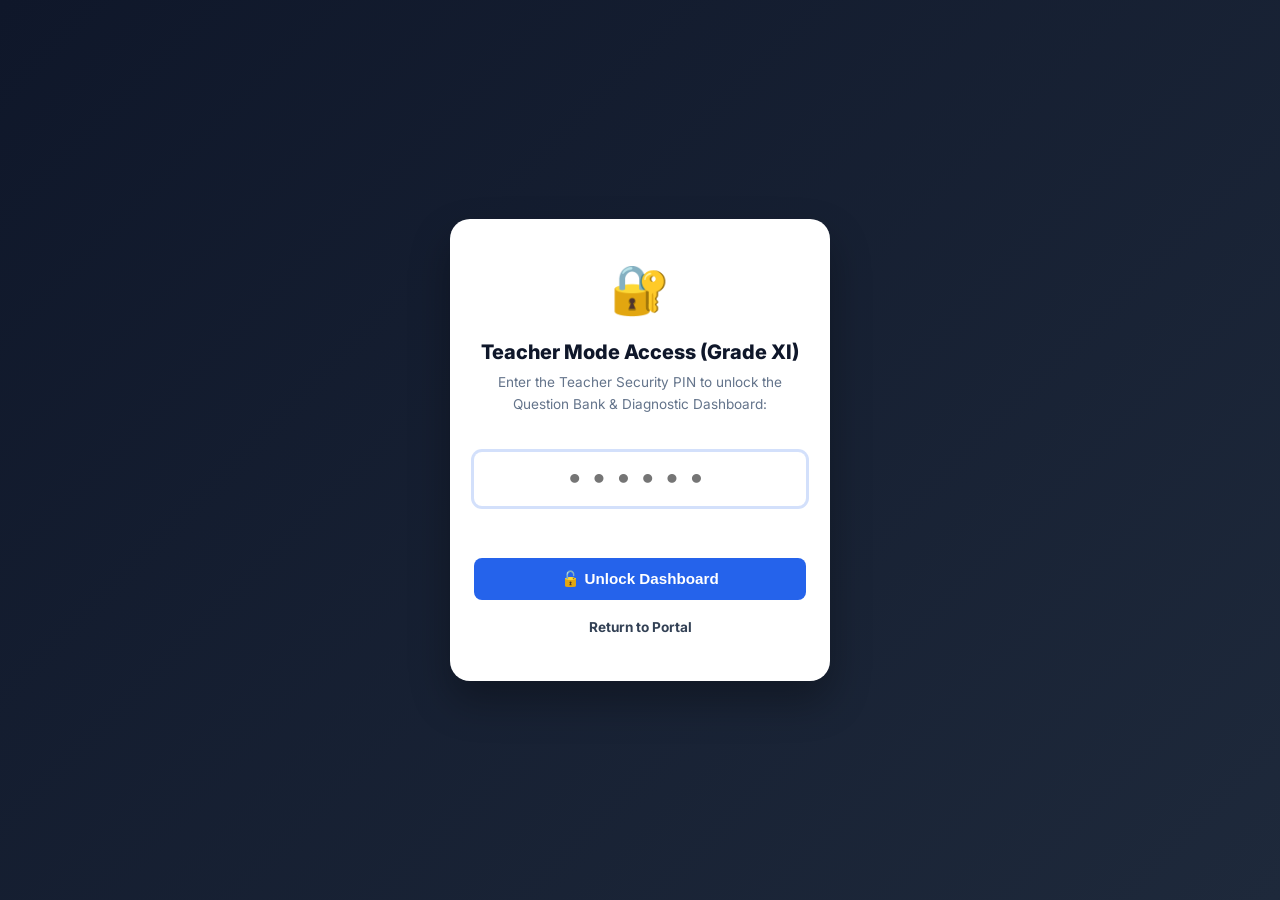
==== commit bf0c9f23: "Deploy teacher.html - PSTS XI English Wajib" ====
--- a/teacher.html
+++ b/teacher.html
@@ -1,9 +1,9 @@
 <!DOCTYPE html>
-<html lang="id">
+<html lang="en">
 <head>
     <meta charset="UTF-8">
     <meta name="viewport" content="width=device-width, initial-scale=1.0">
-    <title>MODE GURU - PSTS Bahasa Inggris Wajib Kelas XI</title>
+    <title>TEACHER MODE - PSTS English Wajib Grade XI</title>
     <link rel="preconnect" href="https://fonts.googleapis.com">
     <link rel="preconnect" href="https://fonts.gstatic.com" crossorigin>
     <link href="https://fonts.googleapis.com/css2?family=Inter:wght@400;500;600;700;800&family=Merriweather:ital,wght@0,400;0,700;1,400&display=swap" rel="stylesheet">
@@ -51,10 +51,10 @@
         <div class="pin-card">
             <div class="pin-icon">🔐</div>
             <h2 style="font-size: 1.25rem; font-weight: 800; color: #0f172a; margin-bottom: 0.25rem;">
-                Akses Mode Guru (Kelas XI)
+                Teacher Mode Access (Grade XI)
             </h2>
             <p style="font-size: 0.85rem; color: #64748b; margin-bottom: 1rem;">
-                Masukkan PIN Keamanan Guru untuk membuka Bank Soal & Dashboard Diagnostik:
+                Enter the Teacher Security PIN to unlock the Question Bank & Diagnostic Dashboard:
             </p>
 
             <form onsubmit="verifyTeacherPIN(event)">
@@ -62,10 +62,10 @@
                 <div id="pin-error-msg" style="color: #ef4444; font-size: 0.82rem; font-weight: 700; min-height: 20px; margin-bottom: 0.75rem;"></div>
                 
                 <button type="submit" class="btn btn-primary" style="width: 100%; padding: 0.75rem; font-size: 0.95rem; margin-bottom: 0.5rem;">
-                    🔓 Masuk Dashboard
+                    🔓 Unlock Dashboard
                 </button>
                 <a href="index.html" class="btn btn-outline" style="width: 100%; padding: 0.6rem; font-size: 0.85rem;">
-                    Kembali ke Beranda
+                    Return to Portal
                 </a>
             </form>
         </div>
@@ -80,18 +80,18 @@
                 <div class="brand-section">
                     <div class="brand-icon">👨‍🏫</div>
                     <div class="brand-title">
-                        <h1>MODE GURU • PSTS XI B. INGGRIS WAJIB</h1>
+                        <h1>TEACHER MODE • PSTS GRADE XI ENGLISH WAJIB</h1>
                         <p>SMA PLUS PGRI CIBINONG — Permanent Realtime Database</p>
                     </div>
                 </div>
 
                 <div class="header-controls">
-                    <div class="live-badge" title="Tersambung ke Cloud Realtime Database Permanen">
+                    <div class="live-badge" title="Connected to Permanent Cloud Realtime Database">
                         <span class="live-dot"></span>
                         <span id="live-status-text">PERMANENT CLOUD LIVE</span>
                     </div>
                     <button onclick="lockTeacherMode()" class="btn btn-outline" style="color: #fff; border-color: rgba(255,255,255,0.4); padding: 0.35rem 0.75rem; font-size: 0.78rem;">
-                        🔒 Kunci
+                        🔒 Lock
                     </button>
                 </div>
             </div>
@@ -103,15 +103,15 @@
             <div class="tab-nav">
                 <button class="tab-btn active" id="tab-teacher-btn-q" onclick="switchTeacherTab('questions')">
                     📋 QUESTIONS (25)
-                    <span class="tab-badge">25 Butir</span>
+                    <span class="tab-badge">25 Items</span>
                 </button>
                 <button class="tab-btn" id="tab-teacher-btn-ref" onclick="switchTeacherTab('reflections')">
                     💭 REFLECTIONS (3 QUESTIONS)
-                    <span class="tab-badge" id="teacher-ref-badge">Respon Siswa</span>
+                    <span class="tab-badge" id="teacher-ref-badge">Student Responses</span>
                 </button>
                 <button class="tab-btn" id="tab-teacher-btn-res" onclick="switchTeacherTab('results')">
                     📊 RESULT / ANALYSIS
-                    <span class="tab-badge" id="teacher-sub-count-badge">0 Data</span>
+                    <span class="tab-badge" id="teacher-sub-count-badge">0 Submissions</span>
                 </button>
             </div>
 
@@ -119,11 +119,11 @@
             <section id="tab-teacher-questions" class="tab-content active">
                 <div class="card">
                     <div class="card-header">
-                        <h2 class="card-title">📚 Bank 25 Butir Soal PSTS Bahasa Inggris Wajib Kelas XI</h2>
-                        <span class="badge-tag badge-easy">Kunci Jawaban & Pembahasan Pedagogi</span>
+                        <h2 class="card-title">📚 Question Bank: 25 Items (PSTS English Wajib Grade XI)</h2>
+                        <span class="badge-tag badge-easy">Answer Keys & Pedagogical Explanations</span>
                     </div>
                     <p style="color: var(--slate-600); margin-bottom: 1.5rem; font-size: 0.92rem;">
-                        Materi: Expressing Opinion, Asking/Giving Opinion, Agreement/Disagreement, Digital Health Literacy, Digital Security & Antivirus Protection, and Subject Questions ("Who").
+                        Topics: Expressing Opinion, Asking/Giving Opinion, Agreement/Disagreement, Digital Health Literacy, Digital Security & Antivirus Protection, and Subject Questions ("Who").
                     </p>
 
                     <div id="teacher-questions-list">
@@ -136,30 +136,30 @@
             <section id="tab-teacher-reflections" class="tab-content">
                 <div class="card">
                     <div class="card-header">
-                        <h2 class="card-title">💭 3 Pertanyaan Refleksi Siswa Kelas XI</h2>
+                        <h2 class="card-title">💭 3 Student Reflection Prompts (Grade XI)</h2>
                     </div>
                     <div style="display: grid; grid-template-columns: repeat(auto-fit, minmax(300px, 1fr)); gap: 1rem;">
                         <div class="reflection-box" style="margin-bottom:0;">
-                            <div class="ref-title">Refleksi 1: Opini & Literasi Digital</div>
-                            <div class="ref-q">Pemahaman menyampaikan pendapat secara santun serta konsep literasi kesehatan digital dan keamanan sistem.</div>
+                            <div class="ref-title">Refleksi 1: Pemahaman Materi & Opini Kritis</div>
+                            <div class="ref-q">Sejauh mana Anda memahami materi cara menyampaikan pendapat (Asking/Giving Opinion, Agreement, Disagreement) serta konsep literasi kesehatan digital dan keamanan perangkat komputer?</div>
                         </div>
                         <div class="reflection-box" style="margin-bottom:0;">
                             <div class="ref-title">Refleksi 2: Kendala Belajar & Strategi HOTS</div>
-                            <div class="ref-q">Soal/wacana yang paling menantang (ide pokok, inferensi tersirat, analisis kredibilitas, Subject Question) dan solusinya.</div>
+                            <div class="ref-q">Bagian mana dari soal atau bacaan yang menurut Anda paling menantang (menemukan ide pokok, inferensi tersirat, analisis kredibilitas informasi, atau Subject Question 'Who'), dan bagaimana Anda mengatasinya?</div>
                         </div>
                         <div class="reflection-box" style="margin-bottom:0;">
-                            <div class="ref-title">Refleksi 3: Penerapan Sikap Kritis Sehari-hari</div>
-                            <div class="ref-q">Langkah praktis menerapkan sikap kritis saat memilah info di internet dan menjaga keamanan perangkat digital.</div>
+                            <div class="ref-title">Refleksi 3: Penerapan Nyata & Sikap Kritis</div>
+                            <div class="ref-q">Bagaimana Anda akan menerapkan sikap kritis dan bijak dalam menyaring informasi kesehatan/teknologi di internet serta menjaga keamanan perangkat komputer Anda sehari-hari?</div>
                         </div>
                     </div>
                 </div>
 
                 <div class="card">
                     <div class="card-header">
-                        <h2 class="card-title">📝 Rekap Respon Refleksi Siswa (Real-Time Feed)</h2>
+                        <h2 class="card-title">📝 Student Reflection Responses (Real-Time Feed)</h2>
                         <div style="display: flex; gap: 0.5rem; align-items: center;">
                             <select id="filter-ref-class" class="form-select" style="width: auto; padding: 0.4rem 0.8rem; font-size: 0.88rem;" onchange="renderReflectionsFeed()">
-                                <option value="ALL">Semua Kelas (12 Kelas)</option>
+                                <option value="ALL">All Classes (12 Classes)</option>
                                 <option value="XI INT 1">XI INT 1</option>
                                 <option value="XI INT 2">XI INT 2</option>
                                 <option value="XI INT 3">XI INT 3</option>
@@ -191,44 +191,44 @@
                         <div class="stat-icon stat-blue">👥</div>
                         <div>
                             <div class="stat-val" id="stat-total-students">0</div>
-                            <div class="stat-label">Total Siswa Masuk</div>
+                            <div class="stat-label">Total Submissions</div>
                         </div>
                     </div>
                     <div class="stat-card">
                         <div class="stat-icon stat-green">🎯</div>
                         <div>
                             <div class="stat-val" id="stat-class-avg">0</div>
-                            <div class="stat-label">Rata-Rata Nilai</div>
+                            <div class="stat-label">Class Average</div>
                         </div>
                     </div>
                     <div class="stat-card">
                         <div class="stat-icon stat-purple">🏆</div>
                         <div>
                             <div class="stat-val" id="stat-highest-score">0</div>
-                            <div class="stat-label">Nilai Tertinggi</div>
+                            <div class="stat-label">Highest Score</div>
                         </div>
                     </div>
                     <div class="stat-card">
                         <div class="stat-icon stat-amber">📉</div>
                         <div>
                             <div class="stat-val" id="stat-lowest-score">0</div>
-                            <div class="stat-label">Nilai Terendah</div>
-                        </div>
-                    </div>
-                </div>
-
-                <!-- ITEM ANALYSIS MATRIX (ANALISIS BUTIR SOAL 1-25) -->
+                            <div class="stat-label">Lowest Score</div>
+                        </div>
+                    </div>
+                </div>
+
+                <!-- ITEM ANALYSIS MATRIX -->
                 <div class="card">
                     <div class="card-header">
                         <div>
-                            <h2 class="card-title">📊 Analisis Butir Soal (Item-by-Item Analysis 1–25)</h2>
+                            <h2 class="card-title">📊 Item-by-Item Analysis (Questions 1–25)</h2>
                             <p style="font-size: 0.85rem; color: var(--slate-500); margin-top: 0.2rem;">
-                                Monitoring persentase jawaban benar/salah siswa per nomor soal untuk menentukan materi remedial teaching.
+                                Live monitoring of student performance per question item for targeted remedial teaching.
                             </p>
                         </div>
                         <div style="display: flex; gap: 0.5rem; flex-wrap: wrap;">
                             <button class="btn btn-primary" style="padding: 0.5rem 1rem; font-size: 0.85rem;" onclick="exportItemAnalysisCSV()">
-                                📥 Ekspor Analisis Butir Soal (CSV)
+                                📥 Export Item Analysis (CSV)
                             </button>
                         </div>
                     </div>
@@ -238,14 +238,14 @@
                             <thead>
                                 <tr>
                                     <th style="width: 50px; text-align: center;">No</th>
-                                    <th>Indikator Kompetensi / Skill</th>
+                                    <th>Competency / Skill Indicator</th>
                                     <th style="width: 80px; text-align: center;">Level</th>
-                                    <th style="width: 65px; text-align: center;">Kunci</th>
-                                    <th style="width: 85px; text-align: center;">Benar (✓)</th>
-                                    <th style="width: 85px; text-align: center;">Salah (✗)</th>
-                                    <th style="width: 100px; text-align: center;">% Tuntas</th>
-                                    <th class="bar-cell">Distribusi Ketuntasan</th>
-                                    <th style="width: 90px; text-align: center;">Kategori</th>
+                                    <th style="width: 65px; text-align: center;">Key</th>
+                                    <th style="width: 85px; text-align: center;">Correct (✓)</th>
+                                    <th style="width: 85px; text-align: center;">Wrong (✗)</th>
+                                    <th style="width: 100px; text-align: center;">% Mastery</th>
+                                    <th class="bar-cell">Mastery Distribution</th>
+                                    <th style="width: 90px; text-align: center;">Difficulty</th>
                                 </tr>
                             </thead>
                             <tbody id="tbody-item-analysis">
@@ -258,10 +258,10 @@
                 <!-- STUDENT ROSTER -->
                 <div class="card">
                     <div class="card-header">
-                        <h2 class="card-title">📋 Rekapitulasi Nilai Siswa (Student Roster)</h2>
+                        <h2 class="card-title">📋 Student Score Roster</h2>
                         <div style="display: flex; gap: 0.5rem; flex-wrap: wrap;">
                             <button class="btn btn-success" style="padding: 0.5rem 1rem; font-size: 0.85rem;" onclick="exportScoresCSV()">
-                                📥 Ekspor Rekap Nilai (CSV)
+                                📥 Export Student Scores (CSV)
                             </button>
                             <button class="btn btn-outline" style="padding: 0.5rem 0.85rem; font-size: 0.85rem;" onclick="refreshDashboardData()">
                                 🔄 Refresh
@@ -272,9 +272,9 @@
                     <!-- Filter & Search Bar -->
                     <div class="filter-bar">
                         <div style="flex: 1; min-width: 200px;">
-                            <label class="form-label" style="font-size: 0.8rem; margin-bottom: 0.2rem;">Filter Kelas:</label>
+                            <label class="form-label" style="font-size: 0.8rem; margin-bottom: 0.2rem;">Filter by Class:</label>
                             <select id="filter-class" class="form-select" style="padding: 0.45rem 0.75rem;" onchange="applyFilters()">
-                                <option value="ALL">Semua Kelas (12 Kelas)</option>
+                                <option value="ALL">All Classes (12 Classes)</option>
                                 <option value="XI INT 1">XI INT 1</option>
                                 <option value="XI INT 2">XI INT 2</option>
                                 <option value="XI INT 3">XI INT 3</option>
@@ -291,8 +291,8 @@
                         </div>
 
                         <div style="flex: 1.5; min-width: 220px;">
-                            <label class="form-label" style="font-size: 0.8rem; margin-bottom: 0.2rem;">Cari Siswa:</label>
-                            <input type="text" id="search-student" class="form-control" style="padding: 0.45rem 0.75rem;" placeholder="Ketik nama siswa..." oninput="applyFilters()">
+                            <label class="form-label" style="font-size: 0.8rem; margin-bottom: 0.2rem;">Search Student Name:</label>
+                            <input type="text" id="search-student" class="form-control" style="padding: 0.45rem 0.75rem;" placeholder="Type student name..." oninput="applyFilters()">
                         </div>
                     </div>
 
@@ -302,12 +302,12 @@
                             <thead>
                                 <tr>
                                     <th style="width: 50px; text-align: center;">No</th>
-                                    <th>Nama Siswa</th>
-                                    <th style="width: 110px;">Kelas</th>
-                                    <th style="width: 80px; text-align: center;">Nilai</th>
-                                    <th style="width: 100px; text-align: center;">Benar / 25</th>
-                                    <th style="width: 95px; text-align: center;">Waktu</th>
-                                    <th style="width: 120px; text-align: center;">Aksi</th>
+                                    <th>Student Name</th>
+                                    <th style="width: 110px;">Class</th>
+                                    <th style="width: 80px; text-align: center;">Score</th>
+                                    <th style="width: 100px; text-align: center;">Correct / 25</th>
+                                    <th style="width: 95px; text-align: center;">Time</th>
+                                    <th style="width: 120px; text-align: center;">Action</th>
                                 </tr>
                             </thead>
                             <tbody id="tbody-student-roster">
@@ -323,29 +323,29 @@
 
     </div>
 
-    <!-- MODAL DETAIL DIAGNOSA SISWA -->
+    <!-- MODAL DIAGNOSTICS DETAIL -->
     <div id="modal-diagnostics" class="modal-backdrop">
         <div class="modal-content">
             <button class="modal-close" onclick="closeDiagnosticModal()">&times;</button>
             <h2 style="font-size: 1.25rem; font-weight: 800; color: var(--slate-800); margin-bottom: 0.25rem;" id="diag-student-name">
-                Nama Siswa
+                Student Name
             </h2>
             <p style="font-size: 0.85rem; color: var(--slate-500); margin-bottom: 1.25rem;">
-                Kelas: <strong id="diag-student-class">-</strong> • Nilai: <strong id="diag-student-score" style="color: var(--primary);">-</strong>
+                Class: <strong id="diag-student-class">-</strong> • Final Score: <strong id="diag-student-score" style="color: var(--primary);">-</strong>
             </p>
 
             <h3 style="font-size: 0.95rem; font-weight: 700; color: var(--slate-800); margin-bottom: 0.5rem;">
-                🔍 Rincian Jawaban Soal (1–25)
+                🔍 Item-by-Item Answer Breakdown (1–25)
             </h3>
             <div class="item-table-wrapper" style="margin-bottom: 1.25rem; max-height: 250px;">
                 <table class="data-table" style="font-size: 0.85rem;">
                     <thead>
                         <tr>
                             <th style="width: 45px; text-align: center;">No</th>
-                            <th>Indikator</th>
-                            <th style="width: 70px; text-align: center;">Jawaban</th>
-                            <th style="width: 70px; text-align: center;">Kunci</th>
-                            <th style="width: 75px; text-align: center;">Hasil</th>
+                            <th>Skill Indicator</th>
+                            <th style="width: 80px; text-align: center;">Student Answer</th>
+                            <th style="width: 70px; text-align: center;">Key</th>
+                            <th style="width: 75px; text-align: center;">Status</th>
                         </tr>
                     </thead>
                     <tbody id="diag-item-tbody">
@@ -355,7 +355,7 @@
             </div>
 
             <h3 style="font-size: 0.95rem; font-weight: 700; color: var(--slate-800); margin-bottom: 0.5rem;">
-                💭 Respon Refleksi Siswa
+                💭 Student Reflection Responses
             </h3>
             <div id="diag-reflections-container">
                 <!-- Injected dynamic reflections -->
@@ -394,7 +394,7 @@
                 document.getElementById('teacher-main-app').style.display = 'block';
                 initTeacherDashboard();
             } else {
-                errorMsg.innerText = "❌ PIN salah! Silakan coba lagi.";
+                errorMsg.innerText = "❌ Incorrect PIN! Please try again.";
                 document.getElementById('input-teacher-pin').value = '';
                 document.getElementById('input-teacher-pin').focus();
             }
@@ -449,7 +449,7 @@
             allSubmissions = await syncEngine.getAllSubmissions();
             const el = document.getElementById('live-status-text');
             if (el) el.innerText = "PERMANENT CLOUD LIVE";
-            document.getElementById('teacher-sub-count-badge').innerText = `${allSubmissions.length} Data`;
+            document.getElementById('teacher-sub-count-badge').innerText = `${allSubmissions.length} Submissions`;
             applyFilters();
         }
 
@@ -479,7 +479,7 @@
 
                 let passageInfo = '';
                 if (q.passageId && PASSAGES[q.passageId]) {
-                    passageInfo = `<div style="font-size:0.8rem; font-weight:700; color:var(--secondary); margin-bottom:0.5rem;">📖 Wacana: ${PASSAGES[q.passageId].title} (${PASSAGES[q.passageId].category})</div>`;
+                    passageInfo = `<div style="font-size:0.8rem; font-weight:700; color:var(--secondary); margin-bottom:0.5rem;">📖 Passage: ${PASSAGES[q.passageId].title} (${PASSAGES[q.passageId].category})</div>`;
                 }
 
                 let optionsHtml = '<div style="display:grid; grid-template-columns: repeat(auto-fit, minmax(260px, 1fr)); gap:0.5rem; margin: 0.75rem 0;">';
@@ -489,7 +489,7 @@
                         optionsHtml += `
                             <div class="option-item ${isCorrect ? 'correct-opt' : ''}" style="cursor:default; padding: 0.55rem 0.8rem;">
                                 <span class="option-key" style="${isCorrect ? 'background: #16a34a; border-color: #16a34a; color: #fff;' : ''}">${opt}</span>
-                                <span class="option-label">${q.options[opt]} ${isCorrect ? '<span class="correct-opt-badge">KUNCI</span>' : ''}</span>
+                                <span class="option-label">${q.options[opt]} ${isCorrect ? '<span class="correct-opt-badge">KEY</span>' : ''}</span>
                             </div>
                         `;
                     }
@@ -498,14 +498,14 @@
 
                 card.innerHTML = `
                     <div style="display: flex; justify-content: space-between; align-items: center; margin-bottom: 0.5rem;">
-                        <span class="q-badge">Soal #${q.id}</span>
+                        <span class="q-badge">Question #${q.id}</span>
                         <span class="badge-tag ${q.level === 'HOTS' ? 'badge-hard' : q.level === 'MOTS' ? 'badge-medium' : 'badge-easy'}">${q.level} • ${q.skill}</span>
                     </div>
                     ${passageInfo}
                     <div style="font-weight: 600; font-size: 0.98rem; color: var(--slate-800); white-space: pre-line;">${q.question}</div>
                     ${optionsHtml}
                     <div class="explanation-box">
-                        <strong>💡 Pembahasan & Analisis Pedagogi:</strong> ${q.explanation}
+                        <strong>💡 Pedagogical Explanation & Analysis:</strong> ${q.explanation}
                     </div>
                 `;
 
@@ -520,7 +520,7 @@
             const list = allSubmissions.filter(sub => refClassFilter === 'ALL' || sub.studentClass === refClassFilter);
             
             if (list.length === 0) {
-                container.innerHTML = `<div style="text-align:center; padding: 2rem; color: var(--slate-400);">Belum ada respon refleksi dari siswa kelas XI untuk filter yang dipilih.</div>`;
+                container.innerHTML = `<div style="text-align:center; padding: 2rem; color: var(--slate-400);">No student reflection responses found for the selected class filter.</div>`;
                 return;
             }
 
@@ -531,9 +531,9 @@
                 card.style.marginBottom = '1rem';
                 card.style.background = 'var(--slate-50)';
 
-                const r1 = sub.reflections && sub.reflections.ref1 ? sub.reflections.ref1 : '<em>(Tidak diisi)</em>';
-                const r2 = sub.reflections && sub.reflections.ref2 ? sub.reflections.ref2 : '<em>(Tidak diisi)</em>';
-                const r3 = sub.reflections && sub.reflections.ref3 ? sub.reflections.ref3 : '<em>(Tidak diisi)</em>';
+                const r1 = sub.reflections && sub.reflections.ref1 ? sub.reflections.ref1 : '<em>(No response)</em>';
+                const r2 = sub.reflections && sub.reflections.ref2 ? sub.reflections.ref2 : '<em>(No response)</em>';
+                const r3 = sub.reflections && sub.reflections.ref3 ? sub.reflections.ref3 : '<em>(No response)</em>';
 
                 card.innerHTML = `
                     <div style="display:flex; justify-content:space-between; align-items:center; border-bottom:1px solid var(--slate-200); padding-bottom:0.4rem; margin-bottom:0.6rem;">
@@ -541,20 +541,20 @@
                             <strong style="color:var(--slate-800); font-size:0.95rem;">${sub.name}</strong>
                             <span class="badge-tag badge-easy" style="margin-left:0.4rem;">${sub.studentClass}</span>
                         </div>
-                        <span style="font-size:0.75rem; color:var(--slate-500);">${new Date(sub.timestamp).toLocaleString('id-ID')}</span>
+                        <span style="font-size:0.75rem; color:var(--slate-500);">${new Date(sub.timestamp).toLocaleString('en-US')}</span>
                     </div>
 
                     <div style="display:grid; grid-template-columns: repeat(auto-fit, minmax(260px, 1fr)); gap:0.75rem;">
                         <div style="background:#fff; padding:0.75rem; border-radius:8px; border:1px solid var(--slate-200);">
-                            <div style="font-size:0.75rem; font-weight:700; color:var(--primary); margin-bottom:0.25rem;">1. PEMAHAMAN MATERI</div>
+                            <div style="font-size:0.75rem; font-weight:700; color:var(--primary); margin-bottom:0.25rem;">1. OPINION & DIGITAL LITERACY</div>
                             <div style="font-size:0.85rem; color:var(--slate-700);">${r1}</div>
                         </div>
                         <div style="background:#fff; padding:0.75rem; border-radius:8px; border:1px solid var(--slate-200);">
-                            <div style="font-size:0.75rem; font-weight:700; color:var(--accent); margin-bottom:0.25rem;">2. KENDALA & STRATEGI HOTS</div>
+                            <div style="font-size:0.75rem; font-weight:700; color:var(--accent); margin-bottom:0.25rem;">2. HOTS OBSTACLES & STRATEGIES</div>
                             <div style="font-size:0.85rem; color:var(--slate-700);">${r2}</div>
                         </div>
                         <div style="background:#fff; padding:0.75rem; border-radius:8px; border:1px solid var(--slate-200);">
-                            <div style="font-size:0.75rem; font-weight:700; color:var(--secondary); margin-bottom:0.25rem;">3. PENERAPAN SIKAP KRITIS</div>
+                            <div style="font-size:0.75rem; font-weight:700; color:var(--secondary); margin-bottom:0.25rem;">3. PRACTICAL DIGITAL AWARENESS</div>
                             <div style="font-size:0.85rem; color:var(--slate-700);">${r3}</div>
                         </div>
                     </div>
@@ -571,8 +571,8 @@
                 document.getElementById('stat-class-avg').innerText = "0";
                 document.getElementById('stat-highest-score').innerText = "0";
                 document.getElementById('stat-lowest-score').innerText = "0";
-                document.getElementById('tbody-item-analysis').innerHTML = `<tr><td colspan="9" style="text-align:center; padding: 2rem; color: var(--slate-400);">Belum ada data siswa yang masuk.</td></tr>`;
-                document.getElementById('tbody-student-roster').innerHTML = `<tr><td colspan="7" style="text-align:center; padding: 2rem; color: var(--slate-400);">Belum ada data nilai.</td></tr>`;
+                document.getElementById('tbody-item-analysis').innerHTML = `<tr><td colspan="9" style="text-align:center; padding: 2rem; color: var(--slate-400);">No student submission records available yet.</td></tr>`;
+                document.getElementById('tbody-student-roster').innerHTML = `<tr><td colspan="7" style="text-align:center; padding: 2rem; color: var(--slate-400);">No score records available.</td></tr>`;
                 return;
             }
 
@@ -609,11 +609,11 @@
                 });
 
                 const pctCorrect = totalStudents > 0 ? Math.round((correctCount / totalStudents) * 100) : 0;
-                let difficultyBadge = '<span class="badge-tag badge-easy">Mudah</span>';
+                let difficultyBadge = '<span class="badge-tag badge-easy">Easy</span>';
                 if (pctCorrect < 50) {
-                    difficultyBadge = '<span class="badge-tag badge-hard">Sukar</span>';
+                    difficultyBadge = '<span class="badge-tag badge-hard">Hard</span>';
                 } else if (pctCorrect < 75) {
-                    difficultyBadge = '<span class="badge-tag badge-medium">Sedang</span>';
+                    difficultyBadge = '<span class="badge-tag badge-medium">Medium</span>';
                 }
 
                 const tr = document.createElement('tr');
@@ -658,7 +658,7 @@
                     <td style="text-align:center; font-size:0.8rem; color:var(--slate-600);">${sub.timeSpent || '-'}</td>
                     <td style="text-align:center;">
                         <button class="btn btn-outline" style="padding:0.3rem 0.65rem; font-size:0.78rem;" onclick="openDiagnosticModal('${sub.id}')">
-                            🔍 Diagnosa
+                            🔍 Diagnostic
                         </button>
                     </td>
                 `;
@@ -672,7 +672,7 @@
 
             document.getElementById('diag-student-name').innerText = sub.name;
             document.getElementById('diag-student-class').innerText = sub.studentClass;
-            document.getElementById('diag-student-score').innerText = `${sub.score} (${sub.correctCount}/25 Benar)`;
+            document.getElementById('diag-student-score').innerText = `${sub.score} (${sub.correctCount}/25 Correct)`;
 
             const itemTbody = document.getElementById('diag-item-tbody');
             itemTbody.innerHTML = '';
@@ -689,7 +689,7 @@
                     <td style="text-align:center; font-weight:700; color:var(--primary);">${q.correctAnswer}</td>
                     <td style="text-align:center;">
                         <span class="badge-tag ${isCorrect ? 'badge-correct' : 'badge-wrong'}">
-                            ${isCorrect ? 'BENAR ✓' : 'SALAH ✗'}
+                            ${isCorrect ? 'CORRECT ✓' : 'INCORRECT ✗'}
                         </span>
                     </td>
                 `;
@@ -697,21 +697,21 @@
             });
 
             const refContainer = document.getElementById('diag-reflections-container');
-            const r1 = sub.reflections && sub.reflections.ref1 ? sub.reflections.ref1 : '<em>(Tidak ada respon)</em>';
-            const r2 = sub.reflections && sub.reflections.ref2 ? sub.reflections.ref2 : '<em>(Tidak ada respon)</em>';
-            const r3 = sub.reflections && sub.reflections.ref3 ? sub.reflections.ref3 : '<em>(Tidak ada respon)</em>';
+            const r1 = sub.reflections && sub.reflections.ref1 ? sub.reflections.ref1 : '<em>(No response)</em>';
+            const r2 = sub.reflections && sub.reflections.ref2 ? sub.reflections.ref2 : '<em>(No response)</em>';
+            const r3 = sub.reflections && sub.reflections.ref3 ? sub.reflections.ref3 : '<em>(No response)</em>';
 
             refContainer.innerHTML = `
                 <div style="background:var(--slate-50); border-radius:8px; padding:0.75rem; margin-bottom:0.5rem; border:1px solid var(--slate-200);">
-                    <div style="font-weight:700; font-size:0.8rem; color:var(--primary);">1. Pemahaman Opini & Literasi Digital:</div>
+                    <div style="font-weight:700; font-size:0.8rem; color:var(--primary);">1. Opinion & Digital Literacy:</div>
                     <div style="font-size:0.85rem; color:var(--slate-700); margin-top:0.2rem;">${r1}</div>
                 </div>
                 <div style="background:var(--slate-50); border-radius:8px; padding:0.75rem; margin-bottom:0.5rem; border:1px solid var(--slate-200);">
-                    <div style="font-weight:700; font-size:0.8rem; color:var(--accent);">2. Kendala HOTS & Solusi:</div>
+                    <div style="font-weight:700; font-size:0.8rem; color:var(--accent);">2. HOTS Obstacles & Strategies:</div>
                     <div style="font-size:0.85rem; color:var(--slate-700); margin-top:0.2rem;">${r2}</div>
                 </div>
                 <div style="background:var(--slate-50); border-radius:8px; padding:0.75rem; border:1px solid var(--slate-200);">
-                    <div style="font-weight:700; font-size:0.8rem; color:var(--secondary);">3. Penerapan Sikap Kritis:</div>
+                    <div style="font-weight:700; font-size:0.8rem; color:var(--secondary);">3. Practical Digital Awareness:</div>
                     <div style="font-size:0.85rem; color:var(--slate-700); margin-top:0.2rem;">${r3}</div>
                 </div>
             `;
@@ -725,12 +725,12 @@
 
         function exportScoresCSV() {
             if (filteredSubmissions.length === 0) {
-                alert("Tidak ada data untuk diekspor.");
+                alert("No submission data available to export.");
                 return;
             }
 
             let csvContent = "data:text/csv;charset=utf-8,";
-            csvContent += "No,Nama Siswa,Kelas,NIS/Absen,Nilai Akhir,Jumlah Benar,Total Soal,Waktu Pengerjaan,Waktu Submit\n";
+            csvContent += "No,Student Name,Class,Student ID/Absen,Final Score,Correct Count,Total Questions,Time Spent,Submission Timestamp\n";
 
             filteredSubmissions.forEach((s, idx) => {
                 const row = [
@@ -742,7 +742,7 @@
                     s.correctCount,
                     25,
                     `"${s.timeSpent || '-'}"`,
-                    `"${new Date(s.timestamp).toLocaleString('id-ID')}"`
+                    `"${new Date(s.timestamp).toLocaleString('en-US')}"`
                 ];
                 csvContent += row.join(",") + "\n";
             });
@@ -750,7 +750,7 @@
             const encodedUri = encodeURI(csvContent);
             const link = document.createElement("a");
             link.setAttribute("href", encodedUri);
-            link.setAttribute("download", `Rekap_Nilai_PSTS_XI_${new Date().toISOString().slice(0,10)}.csv`);
+            link.setAttribute("download", `Student_Scores_PSTS_XI_${new Date().toISOString().slice(0,10)}.csv`);
             document.body.appendChild(link);
             link.click();
             document.body.removeChild(link);
@@ -758,12 +758,12 @@
 
         function exportItemAnalysisCSV() {
             if (filteredSubmissions.length === 0) {
-                alert("Tidak ada data untuk diekspor.");
+                alert("No submission data available to export.");
                 return;
             }
 
             let csvContent = "data:text/csv;charset=utf-8,";
-            csvContent += "Nomor Soal,Indikator Skill,Tingkat Kognitif,Kunci Jawaban,Jumlah Benar,Jumlah Salah,Persentase Ketuntasan (%)\n";
+            csvContent += "Question No,Competency Skill,Cognitive Level,Correct Key,Correct Count,Wrong Count,Mastery Percentage (%)\n";
 
             const totalStudents = filteredSubmissions.length;
 
@@ -793,7 +793,7 @@
             const encodedUri = encodeURI(csvContent);
             const link = document.createElement("a");
             link.setAttribute("href", encodedUri);
-            link.setAttribute("download", `Analisis_Butir_Soal_PSTS_XI_${new Date().toISOString().slice(0,10)}.csv`);
+            link.setAttribute("download", `Item_Analysis_PSTS_XI_${new Date().toISOString().slice(0,10)}.csv`);
             document.body.appendChild(link);
             link.click();
             document.body.removeChild(link);
